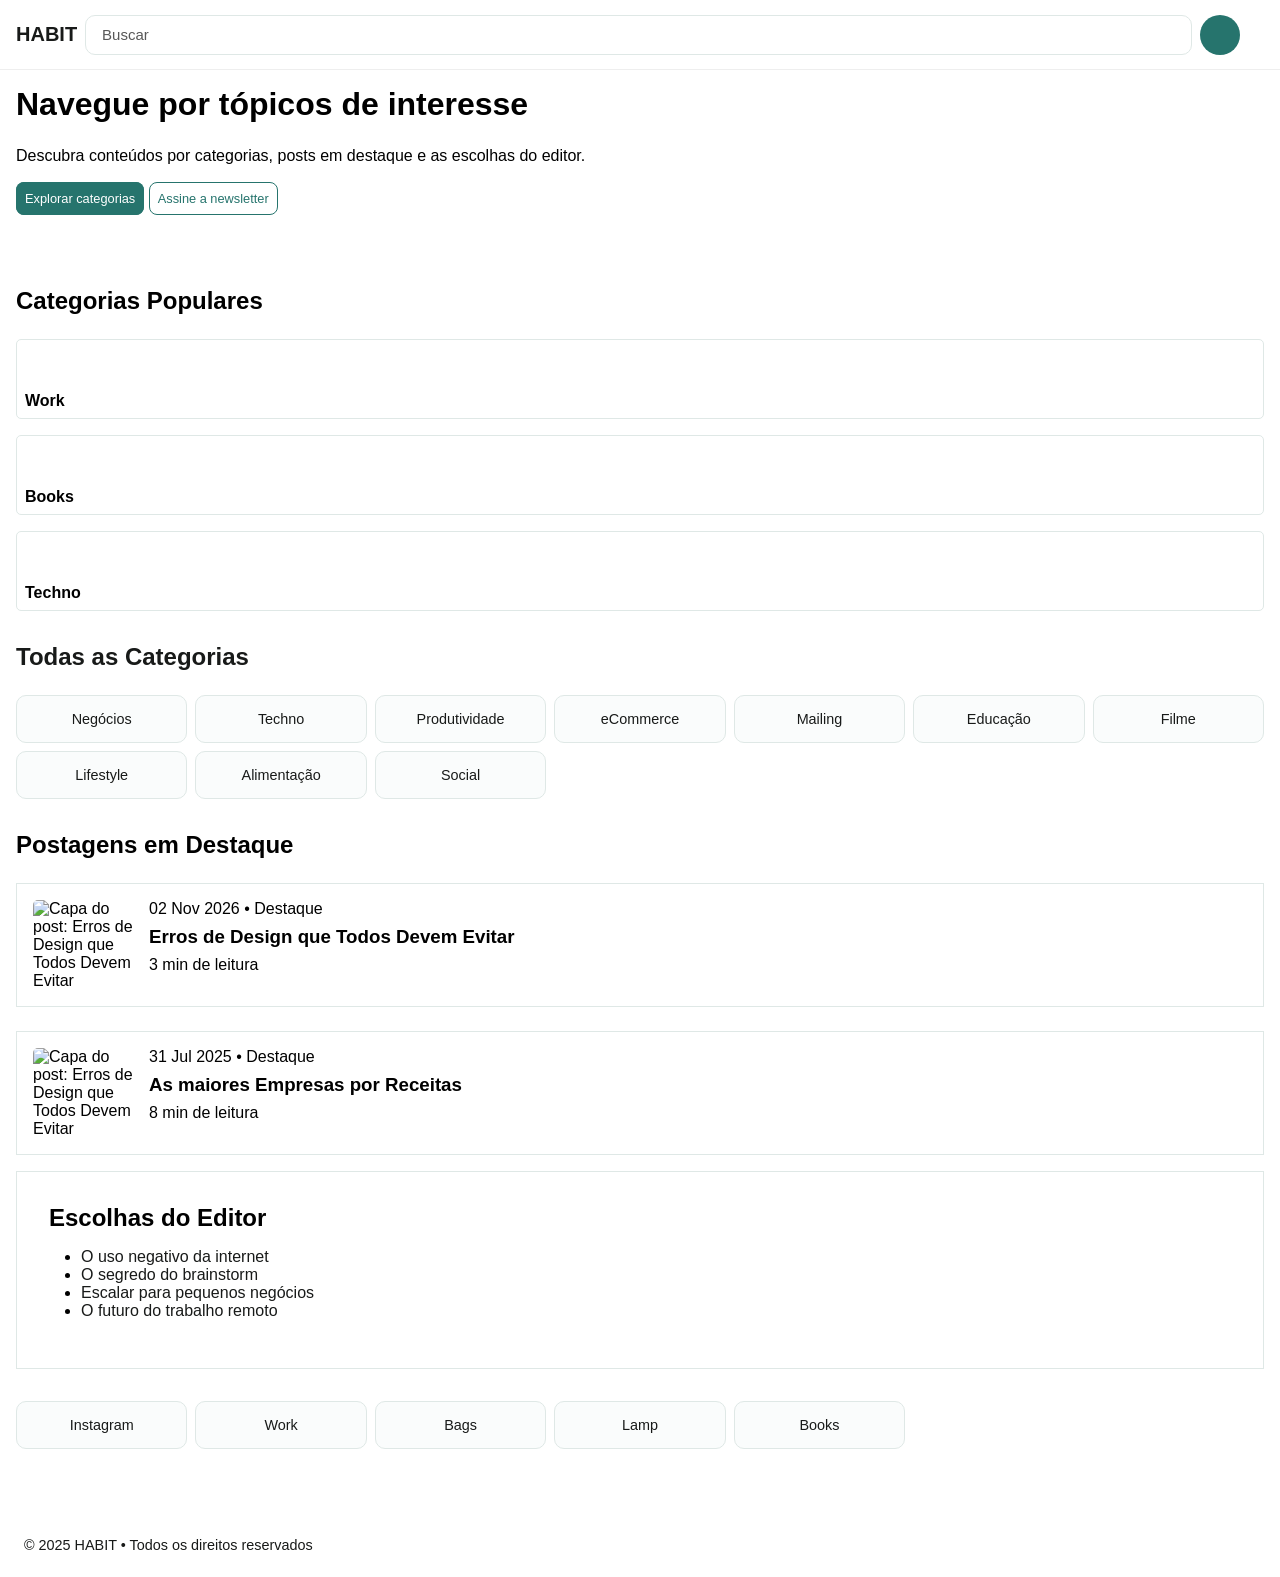
==== index.html @ 8bbeefde "feat: adicionando tela inicial versão mobile" ====
<!doctype html>
<html lang="pt-br">
  <head>
    <meta charset="UTF-8" />
    <title>HABIT - Navegue por tópicos</title>
    <link rel="stylesheet" href="./css/style.css" />
  </head>

  <body>
    <header>
      <div class="container">
        <strong class="logo">HABIT</strong>

        <!-- Overlay de navegação mobile -->
        <nav id="main-nav" class="nav-menu" aria-label="Navegação principal">
          <div class="menu-header">
            <strong class="logo-menu">HABIT</strong>
            <button class="close-menu" aria-label="Fechar menu">
              <i class="fa-solid fa-xmark"></i>
            </button>
          </div>

          <ul>
            <li><a href="#">Início</a></li>
            <li><a href="#">Páginas</a></li>
            <li><a href="#">Destaques</a></li>
            <li><a href="#">Assinar</a></li>
            <li><a href="#">Admin</a></li>
          </ul>

          <div class="menu-footer-mobile">
            <a href="#" class="btn-login-mobile">Entrar</a>
          </div>
        </nav>

        <!-- Ações do header: busca inline no mobile first; lupa reservada p/ breakpoints futuros -->
        <div class="header-actions">
          <button
            type="button"
            class="search-toggle"
            aria-label="Abrir busca"
            hidden
          >
            <i class="fa-solid fa-magnifying-glass"></i>
          </button>

          <form role="search" class="search-form">
            <label for="buscar" class="sr-only">Buscar conteúdo</label>
            <input
              type="search"
              id="buscar"
              name="q"
              placeholder="Buscar"
              autocomplete="off"
              enterkeyhint="search"
            />
            <button type="submit">
              <span class="sr-only">Buscar</span
              ><i class="fa-solid fa-magnifying-glass" aria-hidden="true"></i>
            </button>
          </form>

          <a href="#" class="btn-login">Entrar</a>

          <button
            class="menu-toggle"
            aria-label="Abrir menu"
            aria-expanded="false"
            aria-controls="main-nav"
          >
            <i class="fa-solid fa-bars"></i>
          </button>
        </div>
      </div>
    </header>

    <main>
      <section class="hero">
        <h1>Navegue por tópicos de interesse</h1>
        <p>
          Descubra conteúdos por categorias, posts em destaque e as escolhas do
          editor.
        </p>
        <div class="hero-buttons">
          <a href="#" class="btn-primary">Explorar categorias</a>
          <a href="#" class="btn-secondary">Assine a newsletter</a>
        </div>
        <img src="https://placehold.co/600x400" alt="" />
      </section>

      <!-- Categorias populares -->
      <section
        class="popular-categories"
        aria-labelledby="titulo-cat-populares"
      >
        <h2 id="titulo-cat-populares">Categorias Populares</h2>
        <div class="grid-categories">
          <article><h3>Work</h3></article>
          <article><h3>Books</h3></article>
          <article><h3>Techno</h3></article>
        </div>
      </section>

      <!-- Todas as categorias -->
      <section class="all-categories">
        <h2>Todas as Categorias</h2>
        <nav aria-label="Tags de categorias">
          <ul>
            <li><a href="#">Negócios</a></li>
            <li><a href="#">Techno</a></li>
            <li><a href="#">Produtividade</a></li>
            <li><a href="#">eCommerce</a></li>
            <li><a href="#">Mailing</a></li>
            <li><a href="#">Educação</a></li>
            <li><a href="#">Filme</a></li>
            <li><a href="#">Lifestyle</a></li>
            <li><a href="#">Alimentação</a></li>
            <li><a href="#">Social</a></li>
          </ul>
        </nav>
      </section>

      <!-- Posts em destaque + Sidebar -->
      <div class="content-wrapper">
        <section class="featured-posts" aria-labelledby="titulo-posts-destaque">
          <h2 id="titulo-posts-destaque">Postagens em Destaque</h2>

          <article class="post-card">
            <img
              src="https://placehold.co/200x200"
              alt="Capa do post: Erros de Design que Todos Devem Evitar"
            />
            <div class="post-content">
              <div>
                <time datetime="2026-11-02">02 Nov 2026</time>
                <span aria-hidden="true">•</span>
                <span class="post-tag">Destaque</span>
              </div>
              <h3>Erros de Design que Todos Devem Evitar</h3>
              <p class="read-time">3 min de leitura</p>
            </div>
          </article>

          <article class="post-card">
            <img
              src="https://placehold.co/200x200"
              alt="Capa do post: Erros de Design que Todos Devem Evitar"
            />
            <div class="post-content">
              <div>
                <time datetime="2025-07-31">31 Jul 2025</time>
                <span aria-hidden="true">•</span>
                <span class="post-tag">Destaque</span>
              </div>

              <h3>As maiores Empresas por Receitas</h3>
              <p class="read-time">8 min de leitura</p>
            </div>
          </article>
        </section>

        <aside class="sidebar" aria-labelledby="titulo-escolhas-editor">
          <h2 id="titulo-escolhas-editor">Escolhas do Editor</h2>
          <ul>
            <li><a href="#">O uso negativo da internet</a></li>
            <li><a href="#">O segredo do brainstorm</a></li>
            <li><a href="#">Escalar para pequenos negócios</a></li>
            <li><a href="#">O futuro do trabalho remoto</a></li>
          </ul>
        </aside>
      </div>

      <!-- Barra de marcas/parceiros -->
      <section class="brand-bar" aria-label="Parceiros e marcas">
        <ul>
          <li>Instagram</li>
          <li>Work</li>
          <li>Bags</li>
          <li>Lamp</li>
          <li>Books</li>
        </ul>
      </section>
    </main>

    <!-- ========== RODAPÉ ========== -->
    <footer>
      <p>&copy; 2025 HABIT • Todos os direitos reservados</p>
    </footer>

    <script
      src="https://kit.fontawesome.com/29e9b51bce.js"
      crossorigin="anonymous"
    ></script>
    <script src="./assets/script.js"></script>
  </body>
</html>
---- css/style.css ----
/* =============================================
   1. Reset Global
   ============================================= */
* {
  margin: 0;
  padding: 0;
  box-sizing: border-box;
  font-family: "Inter", Arial, sans-serif;
}

:root {
  /* Espaçamentos */
  --space-xs: 0.25rem;
  --space-sm: 0.5rem;
  --space-md: 1rem;
  --space-lg: 1.5rem;
  --space-xl: 2rem;

  /* Cores */
  --principal-color: #26746d;
  --dark-bg: #162c2a;
  --text-color: #181a19;
  --border-colors: #dfe8e6;

  /* Layout */
  --header-height: 70px;
  --icon-size-md: 1.25rem;
  --icon-size-lg: 1.5rem;
}

.sr-only {
  position: absolute;
  width: 1px;
  height: 1px;
  padding: 0;
  margin: -1px;
  overflow: hidden;
  clip: rect(0, 0, 0, 0);
  white-space: nowrap;
  border: 0;
}

/* Header  */

header {
  position: fixed;
  top: 0;
  left: 0;
  z-index: 1000;

  width: 100%;
  height: var(--header-height);

  background-color: #fff;
  border-bottom: 1px solid #eee;
}

header > .container {
  display: flex;
  align-items: center;
  justify-content: space-between;
  gap: var(--space-sm);

  width: 100%;
  height: 100%;
  padding: 0 var(--space-md);
}

.logo {
  flex-shrink: 0;
  font-size: var(--icon-size-md);
  font-weight: bold;
  color: var(--text-color);
}

.header-actions {
  display: flex;
  align-items: center;
  gap: var(--space-md);
  flex: 1;
  min-width: 0;
  justify-content: flex-end;
}

.header-actions .btn-login {
  display: none;
}

/* Busca visível no mobile (mobile first): campo entre logo e menu */
.header-actions .search-form {
  display: flex;
  flex: 1;
  align-items: center;
  gap: var(--space-sm);
  min-width: 0;
  margin-inline-end: var(--space-sm);
}

.header-actions .search-form input[type="search"] {
  flex: 1;
  min-width: 0;
  width: 100%;
  height: 2.5rem;
  padding: 0 var(--space-md);
  font-size: 0.9375rem;
  color: var(--text-color);
  background: #ffffff;
  border: 1px solid var(--border-colors);
  border-radius: 10px;
  -webkit-appearance: none;
  appearance: none;
}

.header-actions .search-form input[type="search"]::placeholder {
  color: #585858;
}

.header-actions .search-form input[type="search"]:focus {
  outline: none;
  border-color: var(--principal-color);
  box-shadow: 0 0 0 3px rgba(38, 116, 109, 0.2);
  background: #fff;
}

.header-actions .search-form button[type="submit"] {
  flex-shrink: 0;
  display: inline-flex;
  align-items: center;
  justify-content: center;
  min-width: 2.5rem;
  height: 2.5rem;
  padding: 0 var(--space-sm);
  font-size: var(--icon-size-md);
  font-weight: 600;
  color: var(--text-color);
  cursor: pointer;
  background: var(--principal-color);
  border: none;
  border-radius: 999px;
}

.header-actions .search-form button[type="submit"]:focus-visible {
  outline: 2px solid var(--principal-color);
  outline-offset: 2px;
}

/* Lupa redundante enquanto o campo está sempre visível no mobile */
.search-toggle {
  display: none;
}

.menu-toggle {
  background: none;
  border: none;
  cursor: pointer;

  font-size: var(--icon-size-lg);
  color: var(--text-color);
}

.nav-menu {
  position: fixed;
  top: 0;
  left: 0;
  z-index: 2000;

  width: 100%;
  height: 100vh;
  padding: var(--space-xl);

  display: none;
  flex-direction: column;

  background-color: var(--dark-bg);
}

.nav-menu.active {
  display: flex;
}

.menu-header {
  display: flex;
  align-items: center;
  justify-content: space-between;

  width: 100%;
  padding-bottom: var(--space-xl);
  border-bottom: 1px solid rgba(255, 255, 255, 0.1);
}

.logo-menu {
  font-size: var(--icon-size-md);
  color: #fff;
}

.btn-login-mobile {
  text-decoration: none;
  color: #fff;
  font-size: 1.5rem;
  text-decoration: none;
  border-radius: var(--space-sm);
  padding: var(--space-sm);
  cursor: pointer;
  border: solid 1px var(--principal-color);
  background-color: #26746d;
  
}

.close-menu {
  background: none;
  border: none;
  cursor: pointer;

  font-size: var(--icon-size-lg);
  color: #fff;
  padding: var(--space-xs);
}

.nav-menu ul {
  margin-top: var(--space-xl);
  list-style: none;
}

.nav-menu li {
  margin-bottom: var(--space-lg);
}

.nav-menu li a {
  font-size: var(--icon-size-lg);
  font-weight: 500;
  color: #fff;
  text-decoration: none;
}

/* Hero */

main {
  padding: calc(var(--header-height) + var(--space-md)) var(--space-md)
    var(--space-xl);
}

.hero {
  display: flex;
  width: 100%;
  flex-direction: column;
  gap: var(--space-lg);
  margin-bottom: var(--space-xl);
}

.hero h1 {
  font-size: var(--space-xl);
}

.hero p {
  font-size: var(--space-md);
}

.hero img {
  margin-top: var(--space-lg);
  width: 90%;
}

.btn-primary,
.btn-secondary {
  font-size: 0.8rem;
  text-decoration: none;
  border-radius: var(--space-sm);
  padding: var(--space-sm);
  cursor: pointer;
  border: solid 1px var(--principal-color);
}

.btn-primary {
  color: #fff;
  background-color: var(--principal-color);
}

.btn-secondary {
  color: var(--principal-color);
}
 

/* Categorias populares */

.popular-categories{
  display: flex;
  flex-direction: column;
  gap: var(--space-lg);
  margin-bottom: var(--space-xl);
}

.grid-categories{
  display: flex;
  flex-direction: column;
  gap: var(--space-md);
}


.grid-categories article{
  display: flex;
  justify-content: start;
  align-items: flex-end;
  border: 1px solid var(--border-colors);
  padding: var(--space-sm);
  width: 100%;
  height: 5rem;
  border-radius: 5px;
  cursor: pointer;
} 

.grid-categories article h3{
  font-size: var(--icon-size-sm);
}


/* Todas as categorias*/

.all-categories {
  margin-bottom: var(--space-xl);
}

.all-categories h2 {
  margin-bottom: var(--space-lg);
  font-size: var(--space-lg);
  font-weight: 700;
  color: var(--text-color);
}

.all-categories nav ul {
  display: grid;
  grid-template-columns: repeat(2, minmax(0, 1fr));
  gap: var(--space-sm);
  list-style: none;
}

@media (min-width: 720px) {
  .all-categories nav ul {
    grid-template-columns: repeat(auto-fill, minmax(9.5rem, 1fr));
  }
}

.all-categories nav a {
  display: flex;
  align-items: center;
  justify-content: center;
  min-height: 3rem;
  padding: var(--space-sm) var(--space-md);
  font-size: 0.9rem;
  font-weight: 500;
  text-align: center;
  text-decoration: none;
  color: var(--text-color);
  background: #fafcfc;
  border: 1px solid var(--border-colors);
  border-radius: 10px;
  transition:
    border-color 0.15s ease,
    color 0.15s ease,
    background-color 0.15s ease;
}

.all-categories nav a:hover {
  border-color: var(--principal-color);
  color: var(--principal-color);
  background: #fff;
}

.all-categories nav a:focus-visible {
  outline: 2px solid var(--principal-color);
  outline-offset: 2px;
}

/* Barra de marcas  */

.brand-bar {
  margin-bottom: var(--space-xl);
}

.brand-bar ul {
  display: grid;
  grid-template-columns: repeat(2, minmax(0, 1fr));
  gap: var(--space-sm);
  list-style: none;
}

@media (min-width: 720px) {
  .brand-bar ul {
    grid-template-columns: repeat(auto-fill, minmax(9.5rem, 1fr));
  }
}

.brand-bar{
  margin-top: var(--space-xl);
}

.brand-bar li {
  display: flex;
  align-items: center;
  justify-content: center;
  min-height: 3rem;

  
  padding: var(--space-sm) var(--space-md);
  font-size: 0.9rem;
  font-weight: 500;
  text-align: center;
  color: var(--text-color);
  background: #fafcfc;
  border: 1px solid var(--border-colors);
  border-radius: 10px;
  transition:
    border-color 0.15s ease,
    color 0.15s ease,
    background-color 0.15s ease;
}


/* Post em destaques */

.featured-posts{
  display: flex;
  flex-direction: column;
  gap: var(--space-lg);
}
.post-card{
  display: flex;
  column-gap: var(--space-md);
  padding: var(--space-md);
  border: 1px solid var(--border-colors)
}

.post-card img{
  width: 100px;
  border-radius: 5px ;
}

.post-content{
  display: flex;
  flex-direction: column;
  gap: var(--space-sm);
}

.sidebar{
   margin: var(--space-md) 0 0 0;
   width: 100%;
   border: 1px solid var(--border-colors);
   padding: 2rem;
}

.sidebar li a {
  color: var(--text-color);
  text-decoration: none;
}

.sidebar ul{
  padding: 1rem 2rem;
}

footer{
  margin: var(--space-lg);
  font-size: 0.9rem;
  color: var(--text-color)
}
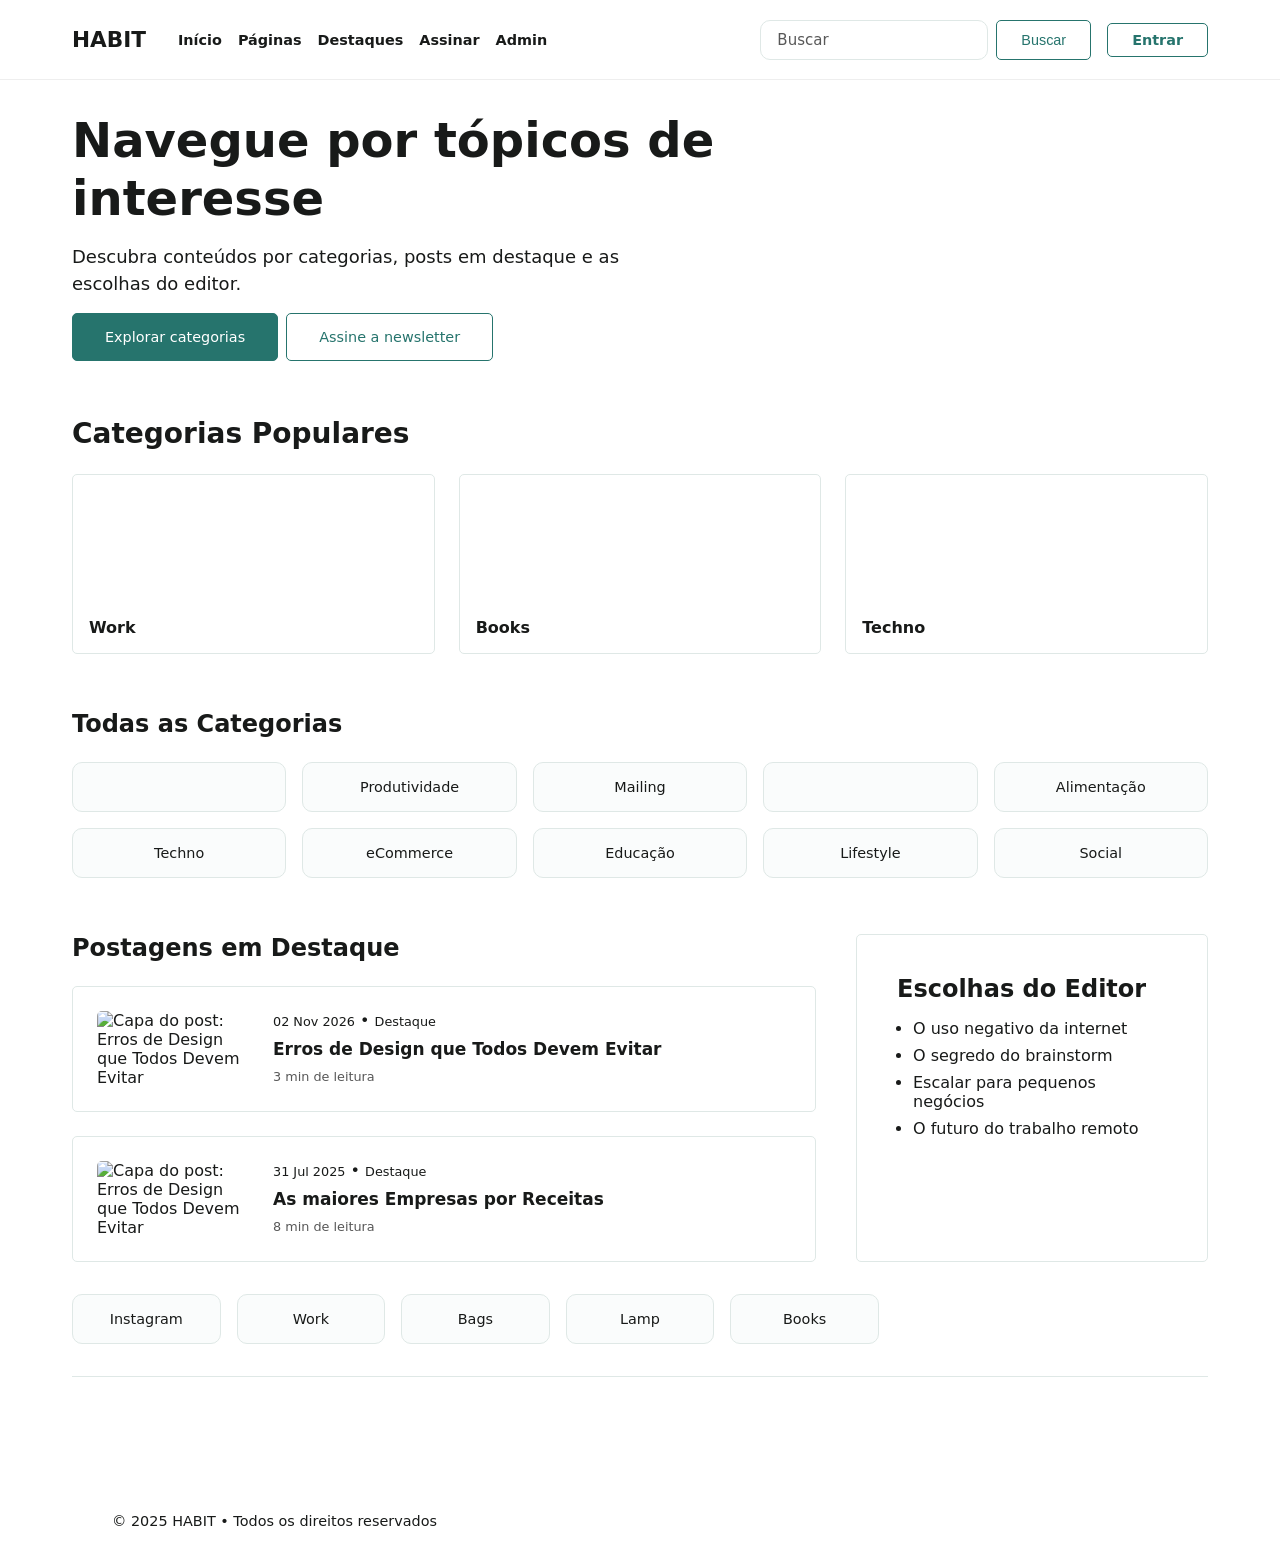
==== commit bdfd54a0: "feat: finalizando o projeto" ====
--- a/index.html
+++ b/index.html
@@ -2,6 +2,7 @@
 <html lang="pt-br">
   <head>
     <meta charset="UTF-8" />
+    <meta name="viewport" content="width=device-width, initial-scale=1" />
     <title>HABIT - Navegue por tópicos</title>
     <link rel="stylesheet" href="./css/style.css" />
   </head>
@@ -23,8 +24,8 @@
           <ul>
             <li><a href="#">Início</a></li>
             <li><a href="#">Páginas</a></li>
-            <li><a href="#">Destaques</a></li>
-            <li><a href="#">Assinar</a></li>
+            <li><a href="./destaque.html">Destaques</a></li>
+            <li><a href="./assinar.html">Assinar</a></li>
             <li><a href="#">Admin</a></li>
           </ul>
 
@@ -54,13 +55,20 @@
               autocomplete="off"
               enterkeyhint="search"
             />
-            <button type="submit">
-              <span class="sr-only">Buscar</span
-              ><i class="fa-solid fa-magnifying-glass" aria-hidden="true"></i>
+            <button
+              type="submit"
+              class="btn-secondary search-form__submit"
+              aria-label="Buscar"
+            >
+              <span class="search-form__submit-label">Buscar</span>
+              <i
+                class="fa-solid fa-magnifying-glass search-form__submit-icon"
+                aria-hidden="true"
+              ></i>
             </button>
           </form>
 
-          <a href="#" class="btn-login">Entrar</a>
+          <a href="#" class="btn-secondary btn-login">Entrar</a>
 
           <button
             class="menu-toggle"
@@ -76,14 +84,16 @@
 
     <main>
       <section class="hero">
-        <h1>Navegue por tópicos de interesse</h1>
-        <p>
-          Descubra conteúdos por categorias, posts em destaque e as escolhas do
-          editor.
-        </p>
-        <div class="hero-buttons">
-          <a href="#" class="btn-primary">Explorar categorias</a>
-          <a href="#" class="btn-secondary">Assine a newsletter</a>
+        <div>
+          <h1>Navegue por tópicos de interesse</h1>
+          <p>
+            Descubra conteúdos por categorias, posts em destaque e as escolhas
+            do editor.
+          </p>
+          <div class="hero-buttons">
+            <a href="#" class="btn-primary">Explorar categorias</a>
+            <a href="#" class="btn-secondary">Assine a newsletter</a>
+          </div>
         </div>
         <img src="https://placehold.co/600x400" alt="" />
       </section>
@@ -95,9 +105,15 @@
       >
         <h2 id="titulo-cat-populares">Categorias Populares</h2>
         <div class="grid-categories">
-          <article><h3>Work</h3></article>
-          <article><h3>Books</h3></article>
-          <article><h3>Techno</h3></article>
+          <article>
+            <h3><a href="./categoria.html?categoria=Work">Work</a></h3>
+          </article>
+          <article>
+            <h3><a href="./categoria.html?categoria=Books">Books</a></h3>
+          </article>
+          <article>
+            <h3><a href="./categoria.html?categoria=Techno">Techno</a></h3>
+          </article>
         </div>
       </section>
 
@@ -106,16 +122,20 @@
         <h2>Todas as Categorias</h2>
         <nav aria-label="Tags de categorias">
           <ul>
-            <li><a href="#">Negócios</a></li>
-            <li><a href="#">Techno</a></li>
-            <li><a href="#">Produtividade</a></li>
-            <li><a href="#">eCommerce</a></li>
-            <li><a href="#">Mailing</a></li>
-            <li><a href="#">Educação</a></li>
-            <li><a href="#">Filme</a></li>
-            <li><a href="#">Lifestyle</a></li>
-            <li><a href="#">Alimentação</a></li>
-            <li><a href="#">Social</a></li>
+            <li><a href="./categoria.html"></a></li>
+            <li><a href="./categoria.html">Techno</a></li>
+            <li>
+              <a href="./categoria.html">Produtividade</a>
+            </li>
+            <li><a href="./categoria.html">eCommerce</a></li>
+            <li><a href="./categoria.html">Mailing</a></li>
+            <li><a href="./categoria.html">Educação</a></li>
+            <li><a href="./categoria.html"></a></li>
+            <li><a href="./categoria.html">Lifestyle</a></li>
+            <li>
+              <a href="./categoria.html">Alimentação</a>
+            </li>
+            <li><a href="./categoria.html">Social</a></li>
           </ul>
         </nav>
       </section>
--- a/css/style.css
+++ b/css/style.css
@@ -1,31 +1,88 @@
-/* =============================================
-   1. Reset Global
-   ============================================= */
-* {
-  margin: 0;
-  padding: 0;
-  box-sizing: border-box;
-  font-family: "Inter", Arial, sans-serif;
-}
-
+
+
+/*  1. Design tokens */
 :root {
-  /* Espaçamentos */
+  /* Cores */
+  --color-text: #181a19;
+  --color-text-muted: #585858;
+  --color-surface: #ffffff;
+  --color-surface-muted: #fafcfc;
+  --color-border: #dfe8e6;
+  --color-border-subtle: #eeeeee;
+  --color-brand: #26746d;
+  --color-brand-dark: #162c2a;
+  --color-focus-ring: rgba(38, 116, 109, 0.2);
+
+  /* Espaçamento */
   --space-xs: 0.25rem;
   --space-sm: 0.5rem;
   --space-md: 1rem;
   --space-lg: 1.5rem;
   --space-xl: 2rem;
-
-  /* Cores */
-  --principal-color: #26746d;
-  --dark-bg: #162c2a;
-  --text-color: #181a19;
-  --border-colors: #dfe8e6;
+  --space-2xl: 2.5rem;
+  --space-3xl: 3.5rem;
+
+  /* Tipografia */
+  --font-sans: "Inter", system-ui, sans-serif;
+  --text-xs: 0.8rem;
+  --text-sm: 0.9rem;
+  --text-body: 0.9375rem;
+  --text-lead: 1rem;
+  --text-h2: var(--space-lg);
+  --text-h1-sm: var(--space-xl);
+  --text-h1-md: 2.25rem;
+  --text-h1-lg: 2.5rem;
+  --text-h1-xl: 3rem;
+  --text-h1-2xl: 3.5rem;
+
+  /* Ícones / escala UI */
+  --icon-sm: 1rem;
+  --icon-md: 1.25rem;
+  --icon-lg: 1.5rem;
+
+  /* Raios */
+  --radius-sm: 5px;
+  --radius-md: 10px;
+  --radius-pill: 999px;
 
   /* Layout */
-  --header-height: 70px;
-  --icon-size-md: 1.25rem;
-  --icon-size-lg: 1.5rem;
+  --header-height: 4.375rem;
+  --container-inline: var(--space-md);
+  --layout-max-md: 48rem;
+  --layout-max-lg: 52rem;
+  --layout-max-xl: 75rem;
+  --layout-max-2xl: 90rem;
+  --sidebar-min: 16rem;
+  --sidebar-max: 18rem;
+  --sidebar-max-desktop: 22rem;
+  --search-field-max: 22rem;
+
+  /* Grid — chips de tags / marcas (mobile = 2 colunas) */
+  --grid-tag-cell-min: 9.5rem;
+  --grid-tag-cell-min-lg: 8.25rem;
+
+  /* Transições */
+  --ease-chip:
+    border-color 0.15s ease, color 0.15s ease, background-color 0.15s ease;
+}
+
+/*  2. Reset mínimo */
+*,
+*::before,
+*::after {
+  box-sizing: border-box;
+}
+
+* {
+  margin: 0;
+  padding: 0;
+}
+
+/* 3. Base */
+body {
+  font-family: var(--font-sans);
+  color: var(--color-text);
+  background: var(--color-surface);
 }
 
 .sr-only {
@@ -40,19 +97,21 @@
   border: 0;
 }
 
-/* Header  */
-
+/*  4. Layout */
+.container {
+  width: 100%;
+  margin-inline: auto;
+}
+
+/* 5. Header */
 header {
   position: fixed;
-  top: 0;
-  left: 0;
+  inset-block-start: 0;
+  inset-inline: 0;
   z-index: 1000;
-
-  width: 100%;
   height: var(--header-height);
-
-  background-color: #fff;
-  border-bottom: 1px solid #eee;
+  background-color: var(--color-surface);
+  border-bottom: 1px solid var(--color-border-subtle);
 }
 
 header > .container {
@@ -60,33 +119,48 @@
   align-items: center;
   justify-content: space-between;
   gap: var(--space-sm);
-
-  width: 100%;
   height: 100%;
-  padding: 0 var(--space-md);
-}
+  padding-inline: var(--container-inline);
+  text-decoration: none;
+}
+
 
 .logo {
   flex-shrink: 0;
-  font-size: var(--icon-size-md);
-  font-weight: bold;
-  color: var(--text-color);
+  font-size: var(--icon-md);
+  font-weight: 700;
+  color: var(--color-text);
 }
 
 .header-actions {
   display: flex;
+  flex: 1;
   align-items: center;
+  justify-content: flex-end;
   gap: var(--space-md);
-  flex: 1;
   min-width: 0;
-  justify-content: flex-end;
 }
 
 .header-actions .btn-login {
   display: none;
-}
-
-/* Busca visível no mobile (mobile first): campo entre logo e menu */
+  align-items: center;
+  justify-content: center;
+  padding: var(--space-sm) var(--space-lg);
+  font-size: var(--text-sm);
+  font-weight: 600;
+  color: var(--color-brand);
+  text-decoration: none;
+  white-space: nowrap;
+  border: 1px solid var(--color-brand);
+  border-radius: var(--radius-sm);
+}
+
+.header-actions .btn-login:hover {
+  color: #fff;
+  background-color: var(--color-brand);
+}
+
+/* Busca inline (mobile first) */
 .header-actions .search-form {
   display: flex;
   flex: 1;
@@ -101,77 +175,83 @@
   min-width: 0;
   width: 100%;
   height: 2.5rem;
-  padding: 0 var(--space-md);
-  font-size: 0.9375rem;
-  color: var(--text-color);
-  background: #ffffff;
-  border: 1px solid var(--border-colors);
-  border-radius: 10px;
-  -webkit-appearance: none;
+  padding-inline: var(--space-md);
+  font-family: inherit;
+  font-size: var(--text-body);
+  color: var(--color-text);
+  background: var(--color-surface);
+  border: 1px solid var(--color-border);
+  border-radius: var(--radius-md);
   appearance: none;
 }
 
 .header-actions .search-form input[type="search"]::placeholder {
-  color: #585858;
+  color: var(--color-text-muted);
 }
 
 .header-actions .search-form input[type="search"]:focus {
   outline: none;
-  border-color: var(--principal-color);
-  box-shadow: 0 0 0 3px rgba(38, 116, 109, 0.2);
-  background: #fff;
-}
-
-.header-actions .search-form button[type="submit"] {
+  border-color: var(--color-brand);
+  box-shadow: 0 0 0 3px var(--color-focus-ring);
+}
+
+/* Mobile/tablet: botão compacto com ícone (estilo pill sobrescreve .btn-secondary) */
+.header-actions .search-form__submit {
+  display: inline-flex;
   flex-shrink: 0;
-  display: inline-flex;
   align-items: center;
   justify-content: center;
   min-width: 2.5rem;
   height: 2.5rem;
-  padding: 0 var(--space-sm);
-  font-size: var(--icon-size-md);
-  font-weight: 600;
-  color: var(--text-color);
+  padding-inline: var(--space-sm);
+  font-size: var(--icon-md);
+  color: #fff;
   cursor: pointer;
-  background: var(--principal-color);
+  background: var(--color-brand);
   border: none;
-  border-radius: 999px;
-}
-
-.header-actions .search-form button[type="submit"]:focus-visible {
-  outline: 2px solid var(--principal-color);
+  border-radius: var(--radius-pill);
+}
+
+.header-actions .search-form__submit-label {
+  position: absolute;
+  width: 1px;
+  height: 1px;
+  padding: 0;
+  margin: -1px;
+  overflow: hidden;
+  clip: rect(0, 0, 0, 0);
+  white-space: nowrap;
+  border: 0;
+}
+
+.header-actions .search-form__submit:focus-visible {
+  outline: 2px solid var(--color-brand);
   outline-offset: 2px;
 }
 
-/* Lupa redundante enquanto o campo está sempre visível no mobile */
 .search-toggle {
   display: none;
 }
 
 .menu-toggle {
+  flex-shrink: 0;
+  padding: var(--space-xs);
+  font-size: var(--icon-lg);
+  color: var(--color-text);
+  cursor: pointer;
   background: none;
   border: none;
-  cursor: pointer;
-
-  font-size: var(--icon-size-lg);
-  color: var(--text-color);
-}
-
+}
+
+/* Overlay menu */
 .nav-menu {
   position: fixed;
-  top: 0;
-  left: 0;
+  inset: 0;
   z-index: 2000;
-
-  width: 100%;
-  height: 100vh;
-  padding: var(--space-xl);
-
   display: none;
   flex-direction: column;
-
-  background-color: var(--dark-bg);
+  padding: var(--space-xl);
+  background-color: var(--color-brand-dark);
 }
 
 .nav-menu.active {
@@ -182,38 +262,23 @@
   display: flex;
   align-items: center;
   justify-content: space-between;
-
   width: 100%;
   padding-bottom: var(--space-xl);
   border-bottom: 1px solid rgba(255, 255, 255, 0.1);
 }
 
 .logo-menu {
-  font-size: var(--icon-size-md);
+  font-size: var(--icon-md);
   color: #fff;
 }
 
-.btn-login-mobile {
-  text-decoration: none;
+.close-menu {
+  padding: var(--space-xs);
+  font-size: var(--icon-lg);
   color: #fff;
-  font-size: 1.5rem;
-  text-decoration: none;
-  border-radius: var(--space-sm);
-  padding: var(--space-sm);
   cursor: pointer;
-  border: solid 1px var(--principal-color);
-  background-color: #26746d;
-  
-}
-
-.close-menu {
   background: none;
   border: none;
-  cursor: pointer;
-
-  font-size: var(--icon-size-lg);
-  color: #fff;
-  padding: var(--space-xs);
 }
 
 .nav-menu ul {
@@ -226,238 +291,825 @@
 }
 
 .nav-menu li a {
-  font-size: var(--icon-size-lg);
+  font-size: var(--icon-lg);
   font-weight: 500;
   color: #fff;
   text-decoration: none;
 }
 
-/* Hero */
+.menu-footer-mobile {
+  margin-top: auto;
+  padding-top: var(--space-xl);
+}
+
+.btn-login-mobile {
+  display: block;
+  padding: var(--space-sm) var(--space-md);
+  font-size: 1.25rem;
+  color: #fff;
+  text-align: center;
+  text-decoration: none;
+  cursor: pointer;
+  background-color: var(--color-brand);
+  border: 1px solid var(--color-brand);
+  border-radius: var(--radius-sm);
+}
+
+/* 6. Main — área de conteúdo */
 
 main {
-  padding: calc(var(--header-height) + var(--space-md)) var(--space-md)
-    var(--space-xl);
-}
+  padding-block: calc(var(--header-height) + var(--space-md)) var(--space-xl);
+  padding-inline: var(--container-inline);
+}
+
+/* 7. Hero */
 
 .hero {
   display: flex;
-  width: 100%;
   flex-direction: column;
   gap: var(--space-lg);
   margin-bottom: var(--space-xl);
 }
 
 .hero h1 {
-  font-size: var(--space-xl);
+  font-size: var(--text-h1-sm);
+  line-height: 1.2;
 }
 
 .hero p {
-  font-size: var(--space-md);
+  font-size: var(--text-lead);
+  line-height: 1.5;
+  color: var(--color-text);
+}
+
+.hero-buttons {
+  display: flex;
+  flex-direction: column;
+  flex-wrap: wrap;
+  gap: var(--space-sm);
 }
 
 .hero img {
+  width: 90%;
+  max-width: 100%;
   margin-top: var(--space-lg);
-  width: 90%;
+  border-radius: var(--radius-sm);
 }
 
 .btn-primary,
 .btn-secondary {
-  font-size: 0.8rem;
+  display: inline-flex;
+  align-items: center;
+  justify-content: center;
+  padding: var(--space-sm) var(--space-md);
+  font-size: var(--text-xs);
+  font-weight: 500;
+  text-align: center;
   text-decoration: none;
-  border-radius: var(--space-sm);
-  padding: var(--space-sm);
   cursor: pointer;
-  border: solid 1px var(--principal-color);
+  border: 1px solid var(--color-brand);
+  border-radius: var(--radius-sm);
 }
 
 .btn-primary {
   color: #fff;
-  background-color: var(--principal-color);
+  background-color: var(--color-brand);
 }
 
 .btn-secondary {
-  color: var(--principal-color);
-}
- 
-
-/* Categorias populares */
-
-.popular-categories{
+  color: var(--color-brand);
+  background-color: transparent;
+}
+
+/*  8. Categorias populares */
+
+.popular-categories {
+  /* Tokens só desta secção (cards) */
+
+  --popular-card-min-h: 5.25rem;
+
   display: flex;
   flex-direction: column;
+  align-items: stretch;
   gap: var(--space-lg);
+  box-sizing: border-box;
+  width: 100%;
+  max-width: none;
+  min-width: 0;
   margin-bottom: var(--space-xl);
 }
 
-.grid-categories{
-  display: flex;
-  flex-direction: column;
+.popular-categories h2 {
+  flex-shrink: 0;
+  width: 100%;
+  font-size: var(--text-h2);
+  font-weight: 700;
+  color: var(--color-text);
+}
+
+.popular-categories .grid-categories {
+  display: grid;
+  flex: 1 1 auto;
+  grid-template-columns: repeat(3, minmax(0, 1fr));
+  grid-auto-rows: minmax(clamp(var(--popular-card-min-h), 18vmin, 12rem), auto);
+  align-items: stretch;
   gap: var(--space-md);
-}
-
-
-.grid-categories article{
-  display: flex;
-  justify-content: start;
+  width: 100%;
+  min-width: 0;
+  min-height: clamp(var(--popular-card-min-h), 18vmin, 12rem);
+}
+
+.popular-categories .grid-categories article {
+  display: flex;
   align-items: flex-end;
-  border: 1px solid var(--border-colors);
-  padding: var(--space-sm);
+  justify-content: flex-start;
+  box-sizing: border-box;
   width: 100%;
-  height: 5rem;
-  border-radius: 5px;
+  min-width: 0;
+  height: 100%;
+  min-height: 100%;
+  padding: var(--space-md);
   cursor: pointer;
-} 
-
-.grid-categories article h3{
-  font-size: var(--icon-size-sm);
-}
-
-
-/* Todas as categorias*/
-
-.all-categories {
-  margin-bottom: var(--space-xl);
-}
-
-.all-categories h2 {
-  margin-bottom: var(--space-lg);
-  font-size: var(--space-lg);
-  font-weight: 700;
-  color: var(--text-color);
-}
-
-.all-categories nav ul {
+  border: 1px solid var(--color-border);
+  border-radius: var(--radius-sm);
+}
+
+.popular-categories .grid-categories article h3 {
+  font-size: var(--icon-sm);
+  font-weight: 600;
+}
+
+.popular-categories .grid-categories article h3 a {
+  color: inherit;
+  text-decoration: none;
+}
+
+.popular-categories .grid-categories article h3 a:hover {
+  text-decoration: underline;
+}
+
+/*  9. Chips em grid — “todas as categorias” + barra de marcas  */
+
+:is(.all-categories nav ul, .brand-bar ul) {
   display: grid;
   grid-template-columns: repeat(2, minmax(0, 1fr));
   gap: var(--space-sm);
   list-style: none;
 }
 
-@media (min-width: 720px) {
-  .all-categories nav ul {
-    grid-template-columns: repeat(auto-fill, minmax(9.5rem, 1fr));
-  }
-}
-
-.all-categories nav a {
+.all-categories,
+.brand-bar {
+  margin-bottom: var(--space-xl);
+}
+
+.brand-bar {
+  margin-top: var(--space-xl);
+  border-bottom: 1px solid var(--color-border);
+  padding-bottom: 2rem;
+}
+
+.all-categories h2 {
+  margin-bottom: var(--space-lg);
+  font-size: var(--text-h2);
+  font-weight: 700;
+  color: var(--color-text);
+}
+
+:is(.all-categories nav a, .brand-bar li) {
   display: flex;
   align-items: center;
   justify-content: center;
   min-height: 3rem;
   padding: var(--space-sm) var(--space-md);
-  font-size: 0.9rem;
+  font-size: var(--text-sm);
   font-weight: 500;
   text-align: center;
+  color: var(--color-text);
+  background: var(--color-surface-muted);
+  border: 1px solid var(--color-border);
+  border-radius: var(--radius-md);
+}
+
+.all-categories nav a {
   text-decoration: none;
-  color: var(--text-color);
-  background: #fafcfc;
-  border: 1px solid var(--border-colors);
-  border-radius: 10px;
-  transition:
-    border-color 0.15s ease,
-    color 0.15s ease,
-    background-color 0.15s ease;
 }
 
 .all-categories nav a:hover {
-  border-color: var(--principal-color);
-  color: var(--principal-color);
-  background: #fff;
+  color: var(--color-brand);
+  background: var(--color-surface);
+  border-color: var(--color-brand);
 }
 
 .all-categories nav a:focus-visible {
-  outline: 2px solid var(--principal-color);
+  outline: 2px solid var(--color-brand);
   outline-offset: 2px;
 }
 
-/* Barra de marcas  */
-
-.brand-bar {
-  margin-bottom: var(--space-xl);
-}
-
-.brand-bar ul {
-  display: grid;
-  grid-template-columns: repeat(2, minmax(0, 1fr));
-  gap: var(--space-sm);
-  list-style: none;
-}
-
-@media (min-width: 720px) {
-  .brand-bar ul {
-    grid-template-columns: repeat(auto-fill, minmax(9.5rem, 1fr));
-  }
-}
-
-.brand-bar{
-  margin-top: var(--space-xl);
-}
-
-.brand-bar li {
-  display: flex;
-  align-items: center;
-  justify-content: center;
-  min-height: 3rem;
-
-  
-  padding: var(--space-sm) var(--space-md);
-  font-size: 0.9rem;
-  font-weight: 500;
-  text-align: center;
-  color: var(--text-color);
-  background: #fafcfc;
-  border: 1px solid var(--border-colors);
-  border-radius: 10px;
-  transition:
-    border-color 0.15s ease,
-    color 0.15s ease,
-    background-color 0.15s ease;
-}
-
-
-/* Post em destaques */
-
-.featured-posts{
+/* 10. Posts em destaque + sidebar */
+
+.content-wrapper {
+  display: flex;
+  flex-direction: column;
+  gap: var(--space-xl);
+}
+
+.featured-posts {
   display: flex;
   flex-direction: column;
   gap: var(--space-lg);
-}
-.post-card{
-  display: flex;
+  min-width: 0;
+}
+
+.featured-posts h2 {
+  font-size: var(--text-h2);
+  font-weight: 700;
+}
+
+.post-card {
+  display: flex;
+  flex-direction: row;
+  flex-wrap: nowrap;
+  align-items: flex-start;
   column-gap: var(--space-md);
   padding: var(--space-md);
-  border: 1px solid var(--border-colors)
-}
-
-.post-card img{
-  width: 100px;
-  border-radius: 5px ;
-}
-
-.post-content{
+  border: 1px solid var(--color-border);
+  border-radius: var(--radius-sm);
+}
+
+.post-card img {
+  flex-shrink: 0;
+  width: 6.25rem;
+  height: auto;
+  object-fit: cover;
+  border-radius: var(--radius-sm);
+}
+
+.post-content {
   display: flex;
   flex-direction: column;
   gap: var(--space-sm);
-}
-
-.sidebar{
-   margin: var(--space-md) 0 0 0;
-   width: 100%;
-   border: 1px solid var(--border-colors);
-   padding: 2rem;
+  min-width: 0;
+}
+
+.post-content time,
+.post-content .post-tag {
+  font-size: var(--text-xs);
+}
+
+.post-content h3 {
+  font-size: 1rem;
+  line-height: 1.35;
+}
+
+.read-time {
+  font-size: var(--text-xs);
+  color: var(--color-text-muted);
+}
+
+.sidebar {
+  display: flex;
+  flex-direction: column;
+  box-sizing: border-box;
+  width: 100%;
+  height: 100%;
+  min-height: 100%;
+  padding: var(--space-xl);
+  border: 1px solid var(--color-border);
+  border-radius: var(--radius-sm);
+}
+
+.sidebar h2 {
+  flex-shrink: 0;
+  margin-bottom: var(--space-md);
+  font-size: var(--text-h2);
+  font-weight: 700;
+}
+
+.sidebar ul {
+  flex: 1 1 auto;
+  padding-inline: var(--space-md);
+  list-style: disc;
+}
+
+.sidebar li {
+  margin-bottom: var(--space-sm);
 }
 
 .sidebar li a {
-  color: var(--text-color);
+  color: var(--color-text);
   text-decoration: none;
 }
 
-.sidebar ul{
-  padding: 1rem 2rem;
-}
-
-footer{
-  margin: var(--space-lg);
-  font-size: 0.9rem;
-  color: var(--text-color)
-}+.sidebar li a:hover {
+  color: var(--color-brand);
+  text-decoration: underline;
+}
+
+/* 11. Rodapé */
+footer {
+  padding: var(--space-lg) var(--container-inline);
+  font-size: var(--text-sm);
+  color: var(--color-text);
+  text-align: center;
+}
+
+/* 12. Responsivo — até 320px  */
+@media (max-width: 320px) {
+  :root {
+    --container-inline: var(--space-sm);
+    --header-height: 4rem;
+  }
+
+  header > .container {
+    gap: var(--space-xs);
+    padding-inline: var(--space-sm);
+  }
+
+  .logo {
+    font-size: 1.0625rem;
+    letter-spacing: -0.02em;
+  }
+
+  .header-actions {
+    gap: var(--space-sm);
+  }
+
+  .header-actions .search-form {
+    margin-inline-end: var(--space-xs);
+    gap: var(--space-xs);
+  }
+
+  .header-actions .search-form input[type="search"] {
+    height: 2.25rem;
+    padding-inline: var(--space-sm);
+    font-size: 0.8125rem;
+  }
+
+  .header-actions .search-form__submit {
+    min-width: 2.25rem;
+    height: 2.25rem;
+    font-size: 1rem;
+  }
+
+  .menu-toggle {
+    font-size: var(--icon-md);
+  }
+
+  main {
+    padding-inline: var(--space-sm);
+  }
+
+  .hero h1 {
+    font-size: 1.625rem;
+    line-height: 1.2;
+    overflow-wrap: anywhere;
+  }
+
+  .hero p {
+    font-size: 0.9375rem;
+  }
+
+  :is(.all-categories nav a, .brand-bar li) {
+    min-height: 2.625rem;
+    padding: var(--space-xs) var(--space-sm);
+    font-size: 0.75rem;
+  }
+
+  .post-card {
+    flex-direction: row;
+    align-items: flex-start;
+    column-gap: var(--space-sm);
+  }
+
+  .post-card img {
+    width: 5.5rem;
+    max-height: 6rem;
+    object-fit: cover;
+  }
+
+  .sidebar {
+    padding: var(--space-md);
+  }
+
+  .sidebar ul {
+    padding-inline: var(--space-sm);
+  }
+
+  footer {
+    padding-inline: var(--space-sm);
+    font-size: 0.8125rem;
+  }
+
+  .popular-categories .grid-categories article h3 {
+    font-size: 0.8125rem;
+  }
+
+  .popular-categories .grid-categories {
+    gap: var(--space-xs);
+  }
+
+  .popular-categories .grid-categories article {
+    padding: var(--space-sm);
+  }
+}
+
+/* 13. Responsivo — celular grande */
+
+@media (min-width: 480px) {
+  :root {
+    --container-inline: var(--space-lg);
+  }
+
+  .hero h1 {
+    font-size: var(--text-h1-md);
+  }
+
+  .hero-buttons {
+    flex-direction: row;
+    align-items: center;
+  }
+
+  .hero .btn-primary,
+  .hero .btn-secondary {
+    flex: 1 1 auto;
+    min-height: 2.75rem;
+  }
+
+  .post-card img {
+    width: 7.5rem;
+  }
+}
+
+/* 14. Responsivo — tablet (≥ 768px) */
+@media (min-width: 768px) {
+  :root {
+    --header-height: 4.75rem;
+    --container-inline: var(--space-xl);
+  }
+
+  header > .container,
+  main,
+  footer p {
+    max-width: var(--layout-max-md);
+    margin-inline: auto;
+  }
+
+  main {
+    padding-block: calc(var(--header-height) + var(--space-lg)) var(--space-2xl);
+  }
+
+  .hero h1 {
+    font-size: var(--text-h1-lg);
+  }
+
+  .hero p {
+    font-size: 1.0625rem;
+    max-width: 36rem;
+  }
+
+  .hero img {
+    width: 100%;
+    max-width: 36rem;
+    margin-inline: auto;
+  }
+
+  /* Tags / marcas: mais colunas a partir do tablet */
+  :is(.all-categories nav ul, .brand-bar ul) {
+    grid-template-columns: repeat(
+      auto-fill,
+      minmax(var(--grid-tag-cell-min), 1fr)
+    );
+  }
+
+  /* Destaques + sidebar em duas colunas */
+  .content-wrapper {
+    display: grid;
+    grid-template-columns: minmax(0, 1fr) minmax(
+        var(--sidebar-min),
+        var(--sidebar-max)
+      );
+    gap: var(--space-xl);
+    align-items: stretch;
+  }
+
+  .sidebar {
+    margin-top: 0;
+  }
+
+  .post-card img {
+    width: 8.5rem;
+  }
+}
+
+/* 
+   15. Responsivo — tablet largo (≥ 900px) — refinamento, sem “desktop wide”
+    */
+@media (min-width: 56.25rem) {
+  header > .container,
+  main,
+  footer p {
+    max-width: var(--layout-max-lg);
+  }
+
+  .post-card {
+    padding: var(--space-lg);
+    column-gap: var(--space-lg);
+  }
+
+  .post-card img {
+    width: 9.5rem;
+  }
+}
+
+/* 16. Responsivo — desktop (≥ 1200px)*/
+@media (min-width: 1200px) {
+  :root {
+    --header-height: 5rem;
+    --container-inline: var(--space-xl);
+  }
+
+  header > .container,
+  main,
+  footer p {
+    max-width: var(--layout-max-xl);
+    margin-inline: auto;
+  }
+
+  header > .container {
+    display: flex;
+    flex-wrap: nowrap;
+    align-items: center;
+    justify-content: flex-start;
+    gap: 0;
+    min-width: 0;
+  }
+
+  .logo {
+    flex-shrink: 0;
+    margin: 0;
+
+    padding-right: 2rem;
+    font-size: 1.35rem;
+  }
+
+  header .nav-menu {
+    position: static;
+    inset: auto;
+    z-index: auto;
+    display: flex;
+    flex: 0 1 auto;
+    flex-direction: row;
+    align-items: center;
+    justify-content: flex-start;
+    width: auto;
+    min-width: 0;
+    height: auto;
+    max-height: none;
+    padding: 0;
+    margin: 0;
+    overflow: visible;
+    background: transparent;
+  }
+
+  header .nav-menu.active {
+    display: flex;
+  }
+
+  .menu-header,
+  .close-menu,
+  .menu-footer-mobile {
+    display: none;
+  }
+
+  .nav-menu ul {
+    display: flex;
+    flex-direction: row;
+    flex-wrap: wrap;
+    align-items: center;
+    justify-content: flex-start;
+    gap: 1rem;
+    margin-top: 0;
+  }
+
+  .nav-menu li {
+    margin-bottom: 0;
+  }
+
+  .nav-menu li a {
+    font-size: var(--text-sm);
+    font-weight: 600;
+    color: var(--color-text);
+  }
+
+  .nav-menu li a:hover {
+    color: var(--color-brand);
+  }
+
+  .menu-toggle {
+    display: none;
+  }
+
+  .header-actions {
+    flex: 0 0 auto;
+    flex-shrink: 0;
+    gap: var(--space-md);
+    margin-inline-start: auto;
+  }
+
+  .header-actions .search-form {
+    flex: initial;
+    width: min(100%, var(--search-field-max));
+    max-width: var(--search-field-max);
+    margin-inline-end: 0;
+  }
+
+  .header-actions .btn-login {
+    display: inline-flex;
+  }
+
+  main {
+    padding-block: calc(var(--header-height) + var(--space-xl)) var(--space-3xl);
+  }
+
+  .hero {
+    display: flex;
+    gap: var(--space-3xl) var(--space-2xl);
+    justify-content: space-around;
+    align-items: center;
+    margin-bottom: var(--space-3xl);
+    flex-direction: row;
+  }
+
+  .hero h1 {
+    font-size: var(--text-h1-xl);
+    margin-bottom: var(--space-md);
+  }
+
+  .hero p {
+    font-size: 1.125rem;
+    max-width: 38rem;
+    margin-bottom: var(--space-md);
+  }
+
+  .hero img {
+    width: 50%;
+    max-width: none;
+    margin-top: 0;
+    margin-inline: 0;
+  }
+
+  .hero-buttons {
+    flex-direction: row;
+    flex-wrap: wrap;
+  }
+
+  .hero .btn-primary,
+  .hero .btn-secondary {
+    flex: 0 1 auto;
+    min-height: 3rem;
+    padding-inline: var(--space-xl);
+    font-size: var(--text-sm);
+  }
+
+  .header-actions .search-form__submit {
+    min-width: auto;
+    height: 2.5rem;
+    padding-inline: var(--space-lg);
+    font-size: var(--text-sm);
+    font-weight: 500;
+    color: var(--color-brand);
+    background-color: transparent;
+    border: 1px solid var(--color-brand);
+    border-radius: var(--radius-sm);
+  }
+
+  .header-actions .search-form__submit:hover {
+    color: #fff;
+    background-color: var(--color-brand);
+  }
+
+  .header-actions .search-form__submit-label {
+    position: static;
+    width: auto;
+    height: auto;
+    margin: 0;
+    overflow: visible;
+    clip: auto;
+    white-space: nowrap;
+  }
+
+  .header-actions .search-form__submit-icon {
+    display: none;
+  }
+
+  .popular-categories {
+    width: 100%;
+    margin-bottom: var(--space-3xl);
+    --popular-card-min-h: 6.5rem;
+  }
+
+  .popular-categories h2 {
+    font-size: 1.75rem;
+  }
+
+  .popular-categories .grid-categories {
+    gap: var(--space-lg);
+    min-height: clamp(var(--popular-card-min-h), 20vmin, 14rem);
+    grid-auto-rows: minmax(
+      clamp(var(--popular-card-min-h), 20vmin, 14rem),
+      auto
+    );
+  }
+
+  :is(.all-categories nav ul, .brand-bar ul) {
+    grid-template-columns: repeat(
+      auto-fill,
+      minmax(var(--grid-tag-cell-min-lg), 1fr)
+    );
+    gap: var(--space-md);
+  }
+
+  .all-categories nav ul {
+    width: 100%;
+    grid-template-columns: none;
+    grid-template-rows: repeat(2, minmax(0, auto));
+    grid-auto-flow: column;
+    grid-auto-columns: minmax(0, 1fr);
+    align-items: stretch;
+    justify-content: start;
+    gap: var(--space-md);
+  }
+
+  .all-categories nav ul > li {
+    min-width: 0;
+  }
+
+  .all-categories,
+  .brand-bar {
+    margin-bottom: var(--space-3xl);
+  }
+
+  :is(.all-categories nav a, .brand-bar li) {
+    min-height: 3.125rem;
+    font-size: var(--text-sm);
+  }
+
+  .content-wrapper {
+    grid-template-columns:
+      minmax(0, 1fr)
+      minmax(17rem, var(--sidebar-max-desktop));
+    gap: var(--space-2xl);
+    align-items: stretch;
+  }
+
+  .post-card {
+    flex-direction: row;
+    flex-wrap: nowrap;
+    align-items: flex-start;
+    column-gap: var(--space-lg);
+    padding: var(--space-lg);
+  }
+
+  .post-card img {
+    flex-shrink: 0;
+    width: 9.5rem;
+    height: auto;
+    max-height: none;
+    object-fit: cover;
+  }
+
+  .post-content h3 {
+    font-size: 1.0625rem;
+  }
+
+  .sidebar {
+    padding: var(--space-2xl);
+  }
+
+  footer {
+    text-align: left;
+    padding-left: 7rem;
+  }
+}
+
+/* 17. Responsivo — desktop largo (≥ 1440px) */
+
+@media (min-width: 1440px) {
+  header > .container,
+  main,
+  footer p {
+    max-width: var(--layout-max-2xl);
+  }
+
+  .hero h1 {
+    font-size: var(--text-h1-2xl);
+  }
+
+  .hero {
+    gap: var(--space-3xl);
+  }
+
+  .hero p {
+    font-size: 1.1875rem;
+  }
+}
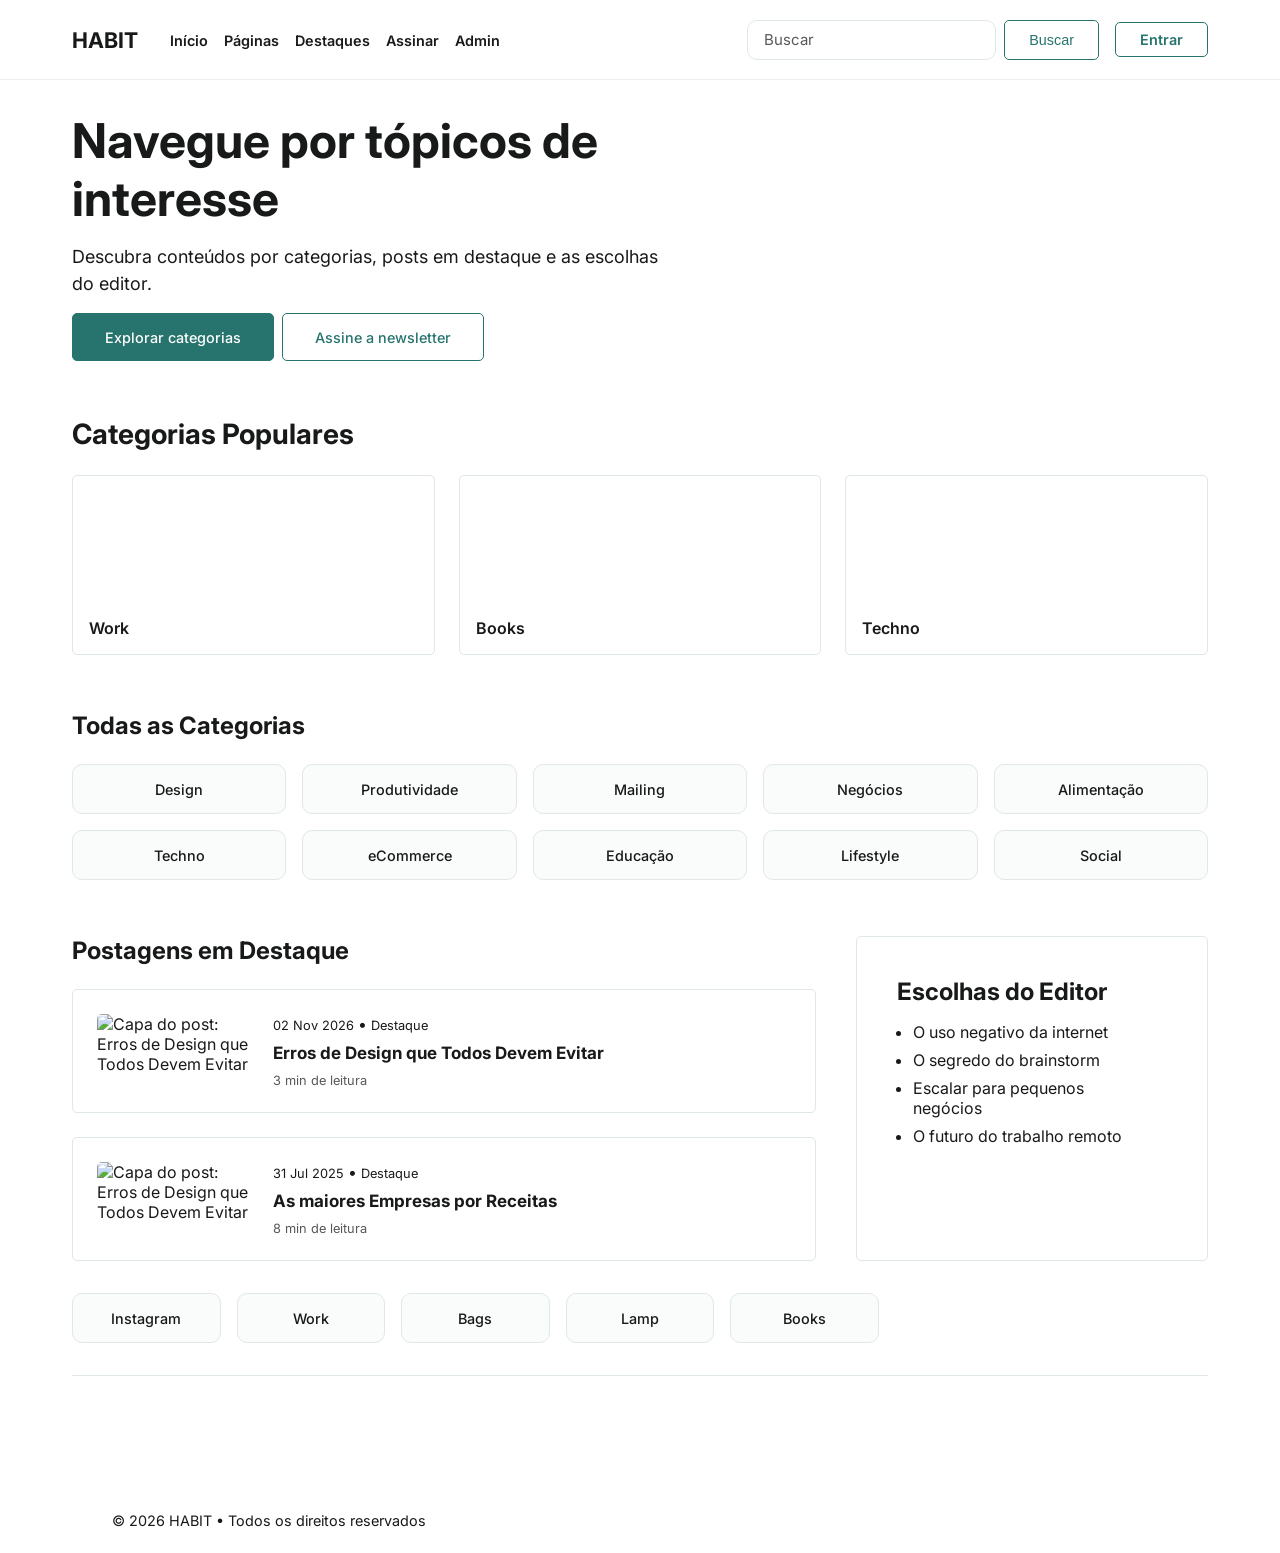
==== commit fd16c457: "feat: finalize project" ====
--- a/index.html
+++ b/index.html
@@ -1,9 +1,15 @@
 <!doctype html>
-<html lang="pt-br">
+<html lang="pt-BR">
   <head>
     <meta charset="UTF-8" />
     <meta name="viewport" content="width=device-width, initial-scale=1" />
     <title>HABIT - Navegue por tópicos</title>
+    <link rel="preconnect" href="https://fonts.googleapis.com" />
+    <link rel="preconnect" href="https://fonts.gstatic.com" crossorigin />
+    <link
+      href="https://fonts.googleapis.com/css2?family=Inter:wght@400;500;600;700&display=swap"
+      rel="stylesheet"
+    />
     <link rel="stylesheet" href="./css/style.css" />
   </head>
 
@@ -16,17 +22,19 @@
         <nav id="main-nav" class="nav-menu" aria-label="Navegação principal">
           <div class="menu-header">
             <strong class="logo-menu">HABIT</strong>
-            <button class="close-menu" aria-label="Fechar menu">
+            <button type="button" class="close-menu" aria-label="Fechar menu">
               <i class="fa-solid fa-xmark"></i>
             </button>
           </div>
 
           <ul>
-            <li><a href="#">Início</a></li>
+            <li>
+              <a href="./index.html" aria-current="page">Início</a>
+            </li>
             <li><a href="#">Páginas</a></li>
             <li><a href="./destaque.html">Destaques</a></li>
             <li><a href="./assinar.html">Assinar</a></li>
-            <li><a href="#">Admin</a></li>
+            <li><a href="./admin.html">Admin</a></li>
           </ul>
 
           <div class="menu-footer-mobile">
@@ -71,6 +79,7 @@
           <a href="#" class="btn-secondary btn-login">Entrar</a>
 
           <button
+            type="button"
             class="menu-toggle"
             aria-label="Abrir menu"
             aria-expanded="false"
@@ -91,8 +100,8 @@
             do editor.
           </p>
           <div class="hero-buttons">
-            <a href="#" class="btn-primary">Explorar categorias</a>
-            <a href="#" class="btn-secondary">Assine a newsletter</a>
+            <a href="./categoria.html" class="btn-primary">Explorar categorias</a>
+            <a href="./assinar.html" class="btn-secondary">Assine a newsletter</a>
           </div>
         </div>
         <img src="https://placehold.co/600x400" alt="" />
@@ -122,7 +131,9 @@
         <h2>Todas as Categorias</h2>
         <nav aria-label="Tags de categorias">
           <ul>
-            <li><a href="./categoria.html"></a></li>
+            <li>
+              <a href="./categoria.html?categoria=Design">Design</a>
+            </li>
             <li><a href="./categoria.html">Techno</a></li>
             <li>
               <a href="./categoria.html">Produtividade</a>
@@ -130,7 +141,9 @@
             <li><a href="./categoria.html">eCommerce</a></li>
             <li><a href="./categoria.html">Mailing</a></li>
             <li><a href="./categoria.html">Educação</a></li>
-            <li><a href="./categoria.html"></a></li>
+            <li>
+              <a href="./categoria.html?categoria=Negocios">Negócios</a>
+            </li>
             <li><a href="./categoria.html">Lifestyle</a></li>
             <li>
               <a href="./categoria.html">Alimentação</a>
@@ -204,7 +217,7 @@
 
     <!-- ========== RODAPÉ ========== -->
     <footer>
-      <p>&copy; 2025 HABIT • Todos os direitos reservados</p>
+      <p>&copy; 2026 HABIT • Todos os direitos reservados</p>
     </footer>
 
     <script
--- a/css/style.css
+++ b/css/style.css
@@ -5,13 +5,15 @@
   /* Cores */
   --color-text: #181a19;
   --color-text-muted: #585858;
-  --color-surface: #ffffff;
+  --color-surface: #fff;
   --color-surface-muted: #fafcfc;
   --color-border: #dfe8e6;
-  --color-border-subtle: #eeeeee;
+  --color-border-subtle: #eee;
   --color-brand: #26746d;
   --color-brand-dark: #162c2a;
-  --color-focus-ring: rgba(38, 116, 109, 0.2);
+  --color-focus-ring: rgb(38 116 109 / 20%);
+  --focus-outline: 2px solid var(--color-brand);
+  --focus-outline-offset: 2px;
 
   /* Espaçamento */
   --space-xs: 0.25rem;
@@ -191,6 +193,9 @@
 
 .header-actions .search-form input[type="search"]:focus {
   outline: none;
+}
+
+.header-actions .search-form input[type="search"]:focus-visible {
   border-color: var(--color-brand);
   box-shadow: 0 0 0 3px var(--color-focus-ring);
 }
@@ -264,7 +269,7 @@
   justify-content: space-between;
   width: 100%;
   padding-bottom: var(--space-xl);
-  border-bottom: 1px solid rgba(255, 255, 255, 0.1);
+  border-bottom: 1px solid rgb(255 255 255 / 10%);
 }
 
 .logo-menu {
@@ -344,8 +349,7 @@
 
 .hero-buttons {
   display: flex;
-  flex-direction: column;
-  flex-wrap: wrap;
+  flex-flow: column wrap;
   gap: var(--space-sm);
 }
 
@@ -381,6 +385,45 @@
   background-color: transparent;
 }
 
+.btn-primary:focus-visible,
+.btn-secondary:focus-visible {
+  outline: var(--focus-outline);
+  outline-offset: var(--focus-outline-offset);
+}
+
+.menu-toggle:focus-visible {
+  outline: var(--focus-outline);
+  outline-offset: var(--focus-outline-offset);
+}
+
+.close-menu:focus-visible {
+  outline: 2px solid #fff;
+  outline-offset: var(--focus-outline-offset);
+}
+
+.nav-menu li a:focus-visible,
+.btn-login-mobile:focus-visible {
+  outline: 2px solid #fff;
+  outline-offset: var(--focus-outline-offset);
+}
+
+.header-actions .btn-login:focus-visible {
+  outline: var(--focus-outline);
+  outline-offset: var(--focus-outline-offset);
+}
+
+.popular-categories .grid-categories article h3 a:focus-visible {
+  outline: var(--focus-outline);
+  outline-offset: var(--focus-outline-offset);
+  border-radius: 2px;
+}
+
+.sidebar a:focus-visible {
+  outline: var(--focus-outline);
+  outline-offset: var(--focus-outline-offset);
+  border-radius: 2px;
+}
+
 /*  8. Categorias populares */
 
 .popular-categories {
@@ -527,8 +570,7 @@
 
 .post-card {
   display: flex;
-  flex-direction: row;
-  flex-wrap: nowrap;
+  flex-flow: row nowrap;
   align-items: flex-start;
   column-gap: var(--space-md);
   padding: var(--space-md);
@@ -614,7 +656,7 @@
 }
 
 /* 12. Responsivo — até 320px  */
-@media (max-width: 320px) {
+@media (width <= 320px) {
   :root {
     --container-inline: var(--space-sm);
     --header-height: 4rem;
@@ -715,7 +757,7 @@
 
 /* 13. Responsivo — celular grande */
 
-@media (min-width: 480px) {
+@media (width >= 480px) {
   :root {
     --container-inline: var(--space-lg);
   }
@@ -741,7 +783,7 @@
 }
 
 /* 14. Responsivo — tablet (≥ 768px) */
-@media (min-width: 768px) {
+@media (width >= 768px) {
   :root {
     --header-height: 4.75rem;
     --container-inline: var(--space-xl);
@@ -804,7 +846,7 @@
 /* 
    15. Responsivo — tablet largo (≥ 900px) — refinamento, sem “desktop wide”
     */
-@media (min-width: 56.25rem) {
+@media (width >= 56.25rem) {
   header > .container,
   main,
   footer p {
@@ -821,8 +863,8 @@
   }
 }
 
-/* 16. Responsivo — desktop (≥ 1200px)*/
-@media (min-width: 1200px) {
+/* 16. Responsivo — desktop (≥ 1200px) */
+@media (width >= 1200px) {
   :root {
     --header-height: 5rem;
     --container-inline: var(--space-xl);
@@ -847,7 +889,6 @@
   .logo {
     flex-shrink: 0;
     margin: 0;
-
     padding-right: 2rem;
     font-size: 1.35rem;
   }
@@ -883,8 +924,7 @@
 
   .nav-menu ul {
     display: flex;
-    flex-direction: row;
-    flex-wrap: wrap;
+    flex-flow: row wrap;
     align-items: center;
     justify-content: flex-start;
     gap: 1rem;
@@ -959,8 +999,7 @@
   }
 
   .hero-buttons {
-    flex-direction: row;
-    flex-wrap: wrap;
+    flex-flow: row wrap;
   }
 
   .hero .btn-primary,
@@ -1005,6 +1044,7 @@
   .popular-categories {
     width: 100%;
     margin-bottom: var(--space-3xl);
+
     --popular-card-min-h: 6.5rem;
   }
 
@@ -1063,8 +1103,7 @@
   }
 
   .post-card {
-    flex-direction: row;
-    flex-wrap: nowrap;
+    flex-flow: row nowrap;
     align-items: flex-start;
     column-gap: var(--space-lg);
     padding: var(--space-lg);
@@ -1094,7 +1133,7 @@
 
 /* 17. Responsivo — desktop largo (≥ 1440px) */
 
-@media (min-width: 1440px) {
+@media (width >= 1440px) {
   header > .container,
   main,
   footer p {
